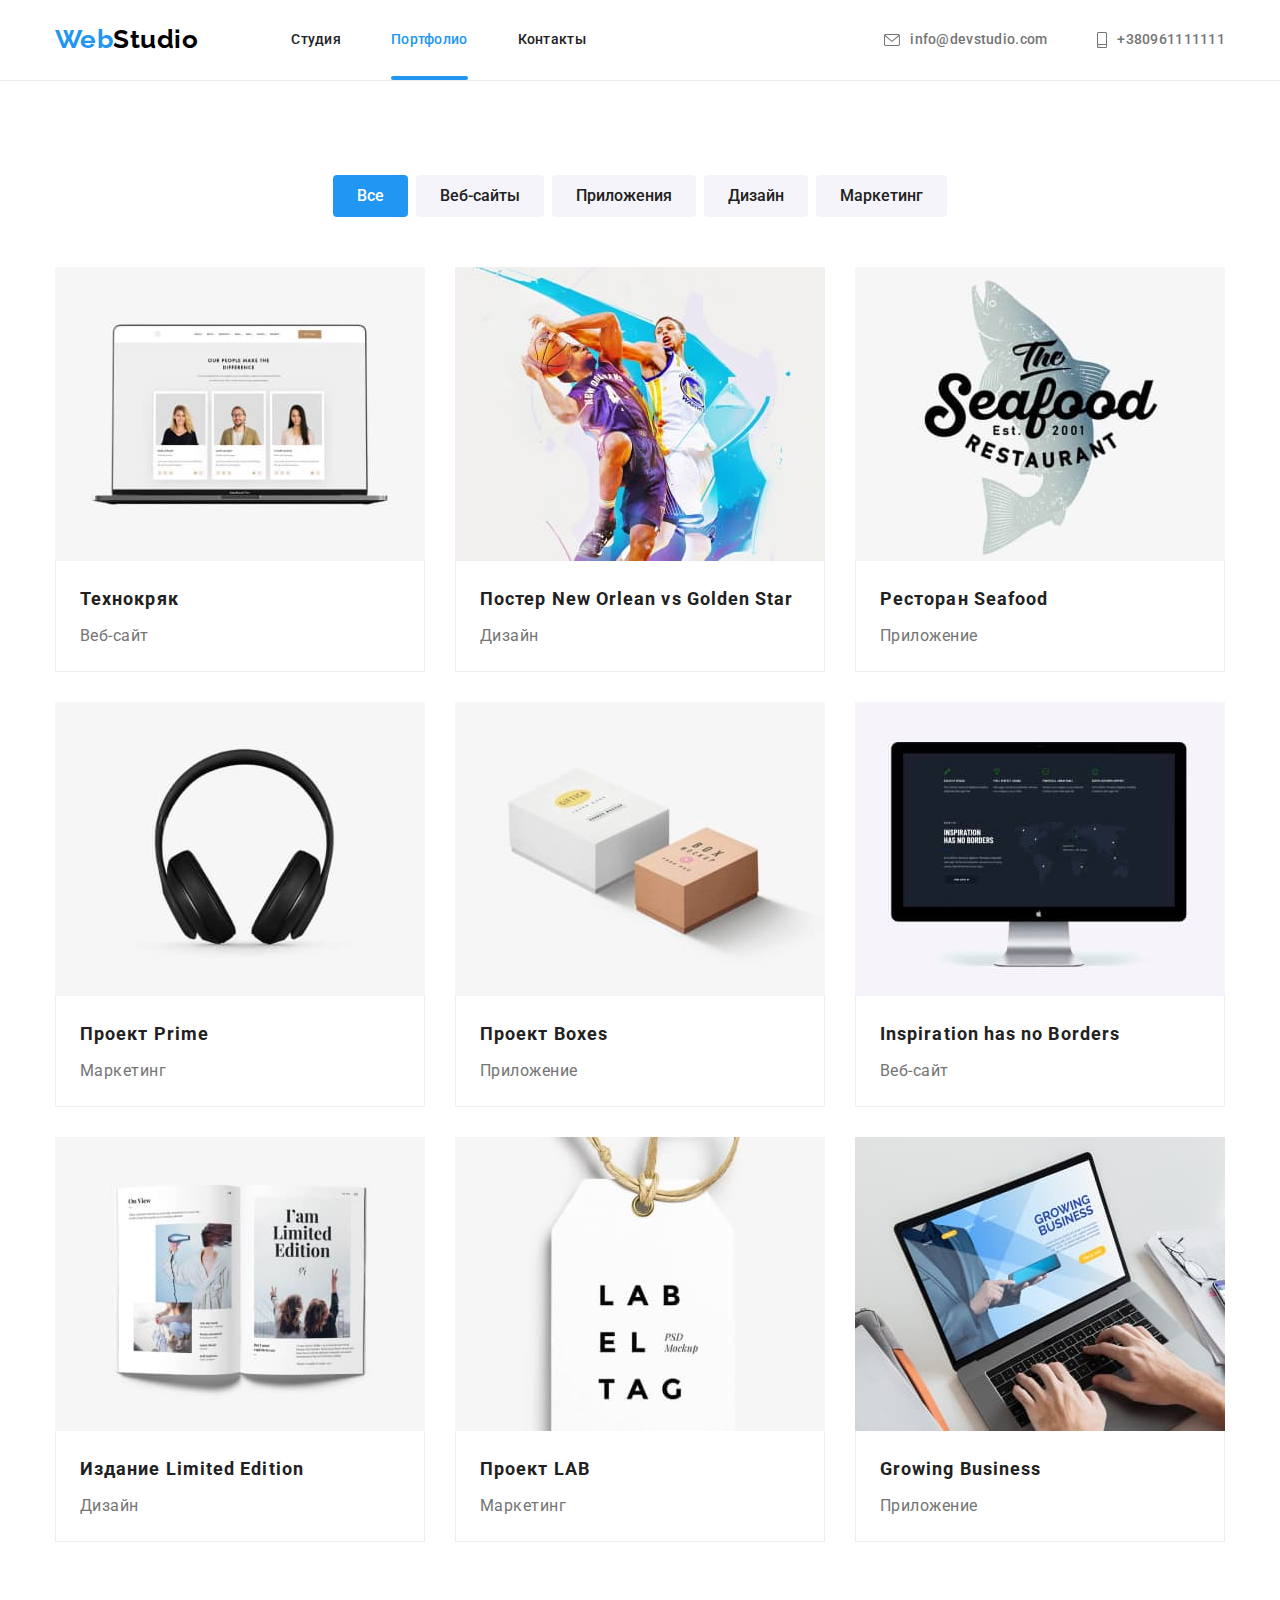
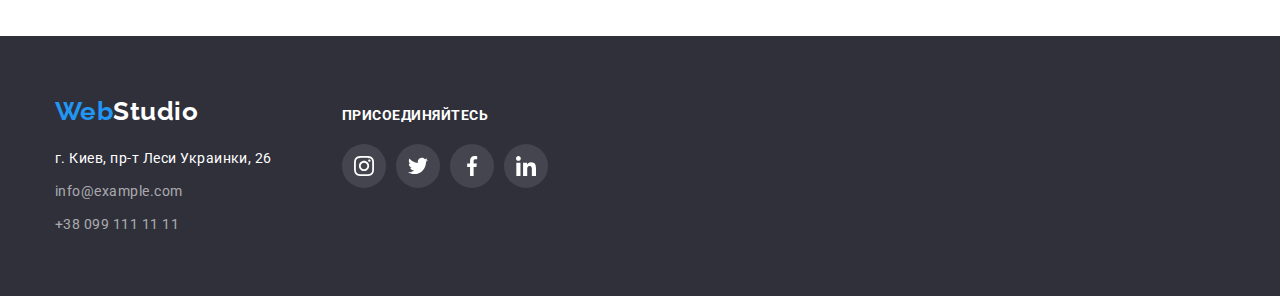
==== portfolio.html @ 464599a5 "Create hw-6" ====
<!DOCTYPE html>
<html lang="en">
<head>
    <meta charset="UTF-8">
    <meta http-equiv="X-UA-Compatible" content="IE=edge">
    <meta name="viewport" content="width=device-width, initial-scale=1.0">
    <title>Портфолио</title>
    <link rel="preconnect" href="https://fonts.googleapis.com">
    <link rel="preconnect" href="https://fonts.gstatic.com" crossorigin>
    <link href="https://fonts.googleapis.com/css2?family=Raleway:wght@700&family=Roboto:wght@400;500;700;900&display=swap"
        rel="stylesheet">
    <link rel="stylesheet" href="https://cdnjs.cloudflare.com/ajax/libs/modern-normalize/1.1.0/modern-normalize.min.css">
    <link rel="stylesheet" href="./css/style.css">
</head>
<body>
    <!-- Header section -->
    <header class="page-header border">
        <div class="container page-nav">
            <nav class="main-nav">
                <a href="/" class="logo" lang="en"> Web<span class="logo-dark">Studio</span></a>
                <ul class="site-nav list">
                    <li class="site-nav-item"><a href="./index.html" class="nav-link">Студия</a></li>
                    <li class="site-nav-item"><a href="./portfolio.html" class="nav-link  current">Портфолио</a></li>
                    <li class="site-nav-item"><a href="" class="nav-link">Контакты</a></li>
    
                </ul>
            </nav>
    
            <ul class="auth-nav list">
                <li class="auth-item"><a href="mailto:info@devstudio.com" class="auth-link">
                        <svg class="nav-icon" width="16" height="12">
                            <use href="./images/icons.svg#icon-envelope"></use>
                        </svg>
                        info@devstudio.com</a></li>
                <li class="auth-item"><a href="tel:+380961111111" class="auth-link">
                        <svg class="nav-icon" width="10" height="16">
                            <use href="./images/icons.svg#icon-smartphone"></use>
                        </svg>
                        +380961111111</a></li>
            </ul>
        </div>
    </header>
    <!-- Main section -->
    <main>
        <section class="section">
            <div class="container">
                <h1 class="visually-hidden">Наши проекты</h1>
                <!-- Фильтр -->
                <ul class="filter">
                    <li class="filter-item"><button class="filter-btn current" type="button">Все</button></li>
                    <li class="filter-item"><button class="filter-btn" type="button">Веб-сайты</button></li>
                    <li class="filter-item"><button class="filter-btn" type="button">Приложения</button></li>
                    <li class="filter-item"><button class="filter-btn" type="button">Дизайн</button></li>
                    <li class="filter-item"><button class="filter-btn" type="button">Маркетинг</button></li>
                </ul>
                <!-- Блок проектов -->
                <ul class="project-section">
                    <li class="project-list">
                        <a href="" class="project-item">
                            
                            <div class="project-thumb">
                                <img src="./images/p1.jpg" alt="Экран ноутбука" width="370">
                                <div class="project-overlay">
                                    <p>Технокряк это современная площадка распространения коронавируса. Компании используют эту платформу для цифрового
                                    шпионажа и атак на защищённые сервера конкурентов.</p>
                                </div>
                            </div>
                            <div class="project-box">
                                <h2 class="project-title">Технокряк</h2>
                                <p class="project-text">Веб-сайт</p>
                            </div>
                        </a>
                    </li>
                    <li class="project-list">
                        <a href="" class="project-item">
                            
                            <div class="project-thumb">
                                <img src="./images/p2.jpg" alt="Баскетболисты" width="370">
                                <div class="project-overlay">
                                    <p>Технокряк это современная площадка распространения коронавируса. Компании используют эту платформу для цифрового
                                    шпионажа и атак на защищённые сервера конкурентов.</p>
                                </div>
                            </div>
                            <div class="project-box">
                                <h2 class="project-title">Постер <span lang="en" >New Orlean vs Golden Star</span></h2>
                                <p class="project-text">Дизайн</p>
                            </div>
                        </a>
                    </li>
                    <li class="project-list">
                        <a href="" class="project-item">
                            <div class="project-thumb">
                                <img src="./images/p3.jpg" alt="Логотип рыбного ресторана" width="370">
                                <div class="project-overlay">
                                    <p>Технокряк это современная площадка распространения коронавируса. Компании используют эту платформу для цифрового
                                        шпионажа и атак на защищённые сервера конкурентов.</p>
                                </div>
                            </div>
                            <div class="project-box">
                                <h2 class="project-title">Ресторан <span lang="en">Seafood</span></h2>
                                <p class="project-text">Приложение</p>
                            </div>
                        </a>
                    </li>
                    <li class="project-list">
                        <a href="" class="project-item">
                            <div class="project-thumb">
                                <img src="./images/p4.jpg" alt="Наушники" width="370">
                                <div class="project-overlay">
                                    <p>Технокряк это современная площадка распространения коронавируса. Компании используют эту платформу для цифрового
                                    шпионажа и атак на защищённые сервера конкурентов.</p>
                                </div>
                            </div>
                            <div class="project-box">
                                <h2 class="project-title">Проект <span lang="en">Prime</span></h2>
                                <p class="project-text">Маркетинг</p>
                            </div>
                        </a>
                    </li>
                    <li class="project-list">
                        <a href="" class="project-item">
                            <div class="project-thumb">
                                <img src="./images/p5.jpg" alt="Две коробки" width="370">
                                <div class="project-overlay">
                                    <p>Технокряк это современная площадка распространения коронавируса. Компании используют эту платформу для цифрового
                                        шпионажа и атак на защищённые сервера конкурентов.</p>
                                </div>
                            </div>
                            <div class="project-box">
                                <h2 class="project-title">Проект <span lang="en">Boxes</span></h2>
                                <p class="project-text">Приложение</p>
                            </div>
                        </a>
                    </li>
                    <li class="project-list">
                        <a href="" class="project-item">
                            <div class="project-thumb">
                                <img src="./images/p6.jpg" alt="Экран iMac" width="370">
                                <div class="project-overlay">
                                    <p>Технокряк это современная площадка распространения коронавируса. Компании используют эту платформу для цифрового
                                    шпионажа и атак на защищённые сервера конкурентов.</p>
                                </div>
                            </div>
                            <div class="project-box">
                                <h2 class="project-title" lang="en">Inspiration has no Borders</h2>
                                <p class="project-text">Веб-сайт</p>
                            </div>
                        </a>
                    </li>
                    <li class="project-list">
                        <a href="" class="project-item">
                            <div class="project-thumb">
                                <img src="./images/p7.jpg" alt="Открытая книга" width="370">
                                <div class="project-overlay">
                                    <p>Технокряк это современная площадка распространения коронавируса. Компании используют эту платформу для цифрового
                                        шпионажа и атак на защищённые сервера конкурентов.</p>
                                </div>
                            </div>
                            <div class="project-box">
                                <h2 class="project-title">Издание <span lang="en">Limited Edition</span></h2>
                                <p class="project-text">Дизайн</p>
                            </div>
                        </a>
                    </li>
                    <li class="project-list">
                        <a href="" class="project-item">
                            <div class="project-thumb">
                                <img src="./images/p8.jpg" alt="Бирка от одежды" width="370">
                                <div class="project-overlay">
                                    <p>Технокряк это современная площадка распространения коронавируса. Компании используют эту платформу для цифрового
                                        шпионажа и атак на защищённые сервера конкурентов.</p>
                                </div>
                            </div>
                            <div class="project-box">
                                <h2 class="project-title">Проект <span lang="en">LAB</span></h2>
                                <p class="project-text">Маркетинг</p>
                            </div>
                        </a>
                    </li>
                    <li class="project-list">
                        <a href="" class="project-item">
                            <div class="project-thumb">
                                <img src="./images/p9.jpg" alt="Человек печатает на ноутбуке" width="370">
                                <div class="project-overlay">
                                    <p>Технокряк это современная площадка распространения коронавируса. Компании используют эту платформу для цифрового
                                        шпионажа и атак на защищённые сервера конкурентов.</p>
                                </div>
                            </div>
                            <div class="project-box">
                                <h2 class="project-title" lang="en">Growing Business</h2>
                                <p class="project-text">Приложение</p>
                            </div>
                        </a>
                    </li>
                </ul>
            </div>
        </section>
    </main>
    <!-- Footer section -->
    <footer class="footer-page">
        <div class="container footer-items">
            <div class="footer-adress">
                <a href="/" class="logo footer-logo" lang="en"> Web<span class="logo-light">Studio</span></a>
                <address class="address">
                    <ul>
                        <li class="address-item"><a href="https://goo.gl/maps/YRbQZVah7VMLd3e68" target="_blank"
                                rel="noreferrer noopener" class="footer-contacts footer-maps">г. Киев, пр-т Леси Украинки,
                                26</a></li>
                        <li class="address-item"><a href="mailto:info@devstudio.com"
                                class="footer-contacts">info@example.com</a></li>
                        <li class="address-item"><a href="tel:+380961111111" class="footer-contacts">+38 099 111 11 11</a>
                        </li>
                    </ul>
                </address>
            </div>
            <div class="footer-social">
                <h2 class="footer-social-title">Присоединяйтесь</h2>
                <ul class="footer-social-items">
                    <li class="footer-social-list">
                        <a href="" target="_blank" class="footer-social-link">
                            <svg class="footer-social-icon" width="20px" height="20px">
                                <use href="images/icons.svg#icon-instagram"></use>
                            </svg>
                        </a>
                    </li>
                    <li class="footer-social-list">
                        <a href="" target="_blank" class="footer-social-link">
                            <svg class="footer-social-icon" width="20" height="20">
                                <use href="./images/icons.svg#icon-twitter"></use>
                            </svg>
                        </a>
                    </li>
                    <li class="footer-social-list">
                        <a href="" target="_blank" class="footer-social-link">
                            <svg class="footer-social-icon" width="20" height="20">
                                <use href="./images/icons.svg#icon-facebook"></use>
                            </svg>
                        </a>
                    </li>
                    <li class="footer-social-list">
                        <a href="" target="_blank" class="footer-social-link">
                            <svg class="footer-social-icon" width="20" height="20">
                                <use href="./images/icons.svg#icon-linkedin"></use>
                            </svg>
                        </a>
                    </li>
                </ul>
            </div>
        </div>
    </footer>
</body>
</html>
---- css/style.css ----
:root {
  --primary-text-color: #212121;
  --secodary-text-color: #757575;
  --accent-color: #2196f3;
  --secondary-bcg-color: #2f303a;
  --white-text-color: #ffffff;
  --primary-bcg-button: #f5f4fa;
  --button-hero-hover-color: #188ce8;
  --footer-adress-link-color: rgba(255, 255, 255, 0.6);
  --border-primary-color: #eeeeee;
  --border-secondary-color: #ececec;
  --primary-icon-color: #afb1b8;
  --timing-function: cubic-bezier(0.4, 0, 0.2, 1);
}

body {
  color: var(--primary-text-color);

  font-family: Roboto, sans-serif;
  letter-spacing: 0.03em;
}
p,
h1,
h2,
h3,
h4,
h5 {
  margin: 0;
}
img {
  display: block;
  max-width: 100%;
  height: auto;
}

ul {
  padding: 0;
  margin: 0;

  list-style: none;
}
.container {
  width: 1200px;
  padding-left: 15px;
  padding-right: 15px;
  margin: 0 auto;
}
.section {
  padding-top: 94px;
  padding-bottom: 94px;
}
.visually-hidden {
  position: absolute;
  white-space: nowrap;
  width: 1px;
  height: 1px;
  overflow: hidden;
  border: 0;
  padding: 0;
  clip: rect(0 0 0 0);
  clip-path: inset(50%);
  margin: -1px;
}
/* Header */
.page-header.border {
  border-bottom: 1px solid var(--border-secondary-color);
}
.page-nav {
  display: flex;
  align-items: center;
}
/* Logo */
.logo {
  padding-top: 24px;
  padding-bottom: 25px;
  text-decoration: none;
  color: var(--accent-color);

  font-family: Raleway, sans-serif;
  font-weight: 700;
  font-size: 26px;
  line-height: 1.19;
}
.logo.footer-logo {
  padding-top: 0;
  padding-bottom: 0;
  margin-bottom: 10px;
}
.logo-dark {
  color: #000;
}
.logo-light {
  color: var(--white-text-color);
}
/* site-nav */
.main-nav {
  display: flex;
}
.site-nav {
  display: flex;
  margin-left: 93px;
}
.site-nav-item:not(:last-child) {
  margin-right: 50px;
}

.nav-icon {
  fill: currentColor;
  margin-right: 10px;
}

.phone-icon {
  width: 10px;
  height: 16px;
  margin-right: 10px;
}
.nav-link {
  position: relative;
  padding-top: 32px;
  padding-bottom: 32px;
  display: block;

  text-decoration: none;
  color: var(--primary-text-color);
  font-weight: 500;
  font-size: 14px;
  line-height: 1.14;
  letter-spacing: 0.02em;

  transition: color 250ms var(--timing-function);
}
.nav-link.current::after {
  content: '';
  position: absolute;
  bottom: 0;
  left: 0;

  display: block;
  width: 100%;
  height: 4px;
  border-radius: 2px;
  background-color: var(--accent-color);
}
.nav-link:hover,
.nav-link:focus,
.nav-link.current {
  color: var(--accent-color);
}

/* auth-nav */
.auth-nav {
  display: flex;
  margin-left: auto;
}

.auth-item:not(:last-child) {
  margin-right: 50px;
}
.auth-link {
  display: flex;
  text-decoration: none;
  color: var(--secodary-text-color);
  font-weight: 500;
  font-size: 14px;
  line-height: 1.14;
  letter-spacing: 0.02em;
  align-items: center;

  transition: color 250ms var(--timing-function);
}
.auth-link:hover,
.auth-link:focus,
.footer-auth-link:hover,
.footer-auth-link:focus {
  color: var(--accent-color);
}

/* Hero */
.hero-section {
  max-width: 1600px;
  height: 600px;
  margin-left: auto;
  margin-right: auto;
  padding: 200px 0;
  background-color: var(--secondary-bcg-color);
  background-image: linear-gradient(to right, rgba(47, 48, 58, 0.4), rgba(47, 48, 58, 0.4)),
    url('../images/Hero.jpg');
  background-repeat: no-repeat;
  background-position: center;
  background-size: cover;
  text-align: center;
}
.hero-title {
  margin-top: 0;
  margin-bottom: 30px;
  margin-left: auto;
  margin-right: auto;
  width: 696px;

  color: var(--white-text-color);
  font-weight: 900;
  font-size: 44px;
  line-height: 1.36;
  text-align: center;
  letter-spacing: 0.06em;
  text-transform: uppercase;
}
.hero-button {
  padding: 10px 32px;
  border: none;
  border-radius: 4px;

  color: var(--white-text-color);
  background-color: var(--accent-color);
  font-family: inherit;
  font-weight: 700;
  font-size: 16px;
  line-height: 1.87;
  align-items: center;
  text-align: center;
  letter-spacing: 0.06em;
  cursor: pointer;
  filter: drop-shadow(0px 4px 4px rgba(0, 0, 0, 0.25));

  transition: background-color 250ms var(--timing-function);
}
.hero-button:hover,
.hero-button:focus {
  background-color: var(--button-hero-hover-color);
}
.backdrop {
  position: fixed;
  top: 0;
  left: 0;
  width: 100%;
  height: 100%;
  background-color: rgba(0, 0, 0, 0.2);
}
.backdrop.is-hidden {
  opacity: 0;
  pointer-events: none;
  visibility: hidden;
  transition: visibility 0ms 250ms, opacity 250ms var(--timing-function);
}
.backdrop.is-hidden .modal {
  transform: translate(-50%, -50%) scale(0.7);
  opacity: 0;
}
.modal {
  position: absolute;
  top: 50%;
  left: 50%;
  transform: translate(-50%, -50%) scale(1);

  min-width: 528px;
  min-height: 581px;

  background: var(--white-text-color);
  box-shadow: 0px 1px 3px rgba(0, 0, 0, 0.12), 0px 1px 1px rgba(0, 0, 0, 0.14),
    0px 2px 1px rgba(0, 0, 0, 0.2);
  border-radius: 4px;

  opacity: 1;
  visibility: visible;
  transition: transform 250ms var(--timing-function), opacity 250ms var(--timing-function);
}
.modal-btn {
  position: absolute;
  top: 8px;
  right: 8px;

  display: flex;
  justify-content: center;
  align-items: center;

  padding: 0;
  width: 30px;
  height: 30px;
  background-color: #ffffff;
  border: 1px solid rgba(0, 0, 0, 0.1);
  border-radius: 50%;
  background-repeat: no-repeat;
  background-size: cover;
  background-position: center;
  cursor: pointer;
}
/* Works */
.works-list {
  display: flex;
  margin-left: -30px;
}
.works-item {
  flex-basis: calc(100% / 3 - 30px);
  margin-left: 30px;
}
.works-title {
  margin-top: 0;
  margin-bottom: 50px;

  font-weight: 700;
  font-size: 36px;
  line-height: 1.17;
  text-align: center;
}
.work-picture {
  position: relative;
  /* text-align: center; */
}
.work-block {
  display: flex;
  justify-content: center;
  align-items: center;
  position: absolute;
  left: 0;
  bottom: 0%;
  width: 100%;
  height: 70px;
  background-color: rgba(47, 48, 58, 0.8);
}
.work-block-title {
  font-weight: 700;
  font-size: 14px;
  line-height: 1.14;
  text-transform: uppercase;
  color: var(--white-text-color);
}
/* Team */
.team-section {
  background-color: var(--primary-bcg-button);
}
.team-list {
  display: flex;
  margin-left: -30px;
}
.team-item {
  flex-basis: calc(100% / 4 - 30px);
  margin-left: 30px;

  background-color: var(--white-text-color);
  box-shadow: 0px 1px 3px rgba(0, 0, 0, 0.12), 0px 1px 1px rgba(0, 0, 0, 0.14),
    0px 2px 1px rgba(0, 0, 0, 0.2);
  border-radius: 0px 0px 4px 4px;
}
.team-description {
  padding-top: 30px;
  padding-bottom: 30px;
}
/* Works */
.works-section {
  padding-top: 0;
}
.work-employe {
  margin-bottom: 10px;

  font-weight: 500;
  font-size: 16px;
  line-height: 1.19;
  text-align: center;
}
.work-desccription {
  margin-bottom: 16px;
  color: var(--secodary-text-color);
  font-size: 16px;
  line-height: 1.19;
  text-align: center;
}
/* Footer */
.footer-page {
  padding-top: 60px;
  padding-bottom: 60px;
  background-color: var(--secondary-bcg-color);
}
.footer-items {
  display: flex;
  align-items: baseline;
}
.footer-adress {
  margin-right: 70px;
}

.footer-social-title {
  margin-bottom: 20px;
  font-weight: 700;
  font-size: 14px;
  line-height: 1.14;
  text-transform: uppercase;
  color: var(--white-text-color);
}
.footer-social-items {
  display: flex;
}
.footer-social-link {
  display: flex;
  justify-content: center;
  align-items: center;
  width: 44px;
  height: 44px;
  border-radius: 50%;
  background-color: rgba(255, 255, 255, 0.1);
  color: var(--white-text-color);

  transition: background-color 250ms var(--timing-function);
}
.footer-social-icon {
  fill: currentColor;
}
.footer-social-link:hover,
.footer-social-link:focus {
  background-color: var(--accent-color);
}
.footer-contacts {
  text-decoration: none;
  color: var(--footer-adress-link-color);
  font-style: normal;
  font-size: 14px;
  line-height: 1.71;

  transition: color 250ms cubic-bezier(0.4, 0, 0.2, 1);
}
.footer-contacts:hover,
.footer-contacts:focus {
  color: var(--white-text-color);
}
.footer-maps {
  color: var(--white-text-color);
}
.address {
  margin-top: 20px;
  font-style: normal;
}
.address-item:not(:last-child) {
  margin-bottom: 9px;
}

/* Filter */
.filter {
  display: flex;
  justify-content: center;
  margin-bottom: 50px;
}
.filter-item:not(:last-child) {
  margin-right: 8px;
}
.filter-btn {
  padding: 6px 22px;
  border-color: transparent;
  border-radius: 4px;
  color: var(--primary-text-color);
  background-color: var(--primary-bcg-button);
  font-family: inherit;
  font-weight: 500;
  font-size: 16px;
  line-height: 1.63;
  cursor: pointer;

  transition: color 250ms cubic-bezier(0.4, 0, 0.2, 1),
    background-color 250ms cubic-bezier(0.4, 0, 0.2, 1),
    box-shadow 250ms cubic-bezier(0.4, 0, 0.2, 1);
}
.filter-btn:hover,
.filter-btn:focus {
  color: var(--white-text-color);
  background-color: var(--accent-color);
  box-shadow: 0px 3px 1px rgba(0, 0, 0, 0.1), 0px 1px 2px rgba(0, 0, 0, 0.08),
    0px 2px 2px rgba(0, 0, 0, 0.12);
}
.filter-btn.current {
  color: var(--white-text-color);
  background-color: var(--accent-color);
}
/* проекты */
.project-section {
  display: flex;
  flex-wrap: wrap;
  margin-top: -30px;
  margin-left: -30px;
}
.project-list {
  flex-basis: calc(100% / 3 - 30px);
  margin-top: 30px;
  margin-left: 30px;
}
.project-item {
  display: block;
  text-decoration: none;

  transition: box-shadow 250ms cubic-bezier(0.4, 0, 0.2, 1);
}
.project-item:hover,
.project-item:focus {
  box-shadow: 0px 1px 1px rgba(0, 0, 0, 0.12), 0px 4px 4px rgba(0, 0, 0, 0.06),
    1px 4px 6px rgba(0, 0, 0, 0.16);
}
.project-item:hover .project-overlay,
.project-item:focus .project-overlay {
  transform: translateY(0);
}
.project-box {
  padding: 20px 24px;
  border-right: 1px solid var(--border-primary-color);
  border-bottom: 1px solid var(--border-primary-color);
  border-left: 1px solid var(--border-primary-color);
}
.project-title {
  margin-bottom: 4px;
  color: var(--primary-text-color);

  font-weight: 700;
  font-size: 18px;
  line-height: 2;
  letter-spacing: 0.06em;
}
.project-text {
  color: var(--secodary-text-color);
  font-size: 16px;
  line-height: 1.87;
}
.project-thumb {
  position: relative;
  overflow: hidden;
}
.project-overlay {
  position: absolute;
  top: 0;
  left: 0;
  width: 100%;
  height: 100%;
  transform: translateY(100%);
  transition: transform 250ms cubic-bezier(0.4, 0, 0.2, 1);

  padding: 63px 24px;

  font-size: 18px;
  line-height: 1.56;

  color: var(--white-text-color);
  background-color: rgba(33, 150, 243, 0.9);
}
/* Benefits */
.benefits-list {
  display: flex;
  margin-left: -30px;
}
.benefits-item {
  flex-basis: calc(100% / 4 - 30px);
  margin-left: 30px;
}
.benefits-icon {
  display: flex;
  height: 120px;
  margin-bottom: 30px;
  background-color: var(--primary-bcg-button);
  border-radius: 4px;
  justify-content: center;
  align-items: center;
}
.benefits-symbol {
  width: 70px;
  height: 70px;
}
.benefits-title {
  margin-top: 0;
  margin-bottom: 10px;
  font-weight: 700;
  font-size: 14px;
  line-height: 1.14;
  text-transform: uppercase;
}
.benefits-description {
  margin-top: 0;
  margin-bottom: 0;
  color: var(--secodary-text-color);
  font-size: 14px;
  line-height: 1.71;
}
.social-items {
  display: flex;
  justify-content: center;
}
.social-list {
  width: 44px;
  height: 44px;
}
.social-list:not(:last-child),
.footer-social-list:not(:last-child) {
  margin-right: 10px;
}
.social-link {
  display: flex;
  justify-content: center;
  align-items: center;
  width: 44px;
  height: 44px;
  border-radius: 50%;
  color: var(--primary-icon-color);

  transition: color 250ms var(--timing-function), background-color 250ms var(--timing-function);
}
.social-icon {
  fill: currentColor;
}
.social-link:hover,
.social-link:focus {
  background-color: var(--accent-color);
  color: var(--white-text-color);
}
.partners {
  display: flex;
  justify-content: center;
}
.partners-list:not(:last-child) {
  margin-right: 30px;
}
.partners-link {
  display: flex;
  justify-content: center;
  align-items: center;
  width: 170px;
  height: 92px;
  border: 1px solid var(--primary-icon-color);
  border-radius: 4px;
  color: var(--primary-icon-color);

  transition: color 250ms var(--timing-function), border-color 250ms var(--timing-function);
}
.partners-icon {
  width: 106px;
  height: 60px;
  fill: currentColor;
}
.partners-link:hover,
.partners-link:focus {
  color: var(--accent-color);
  border-color: var(--accent-color);
}
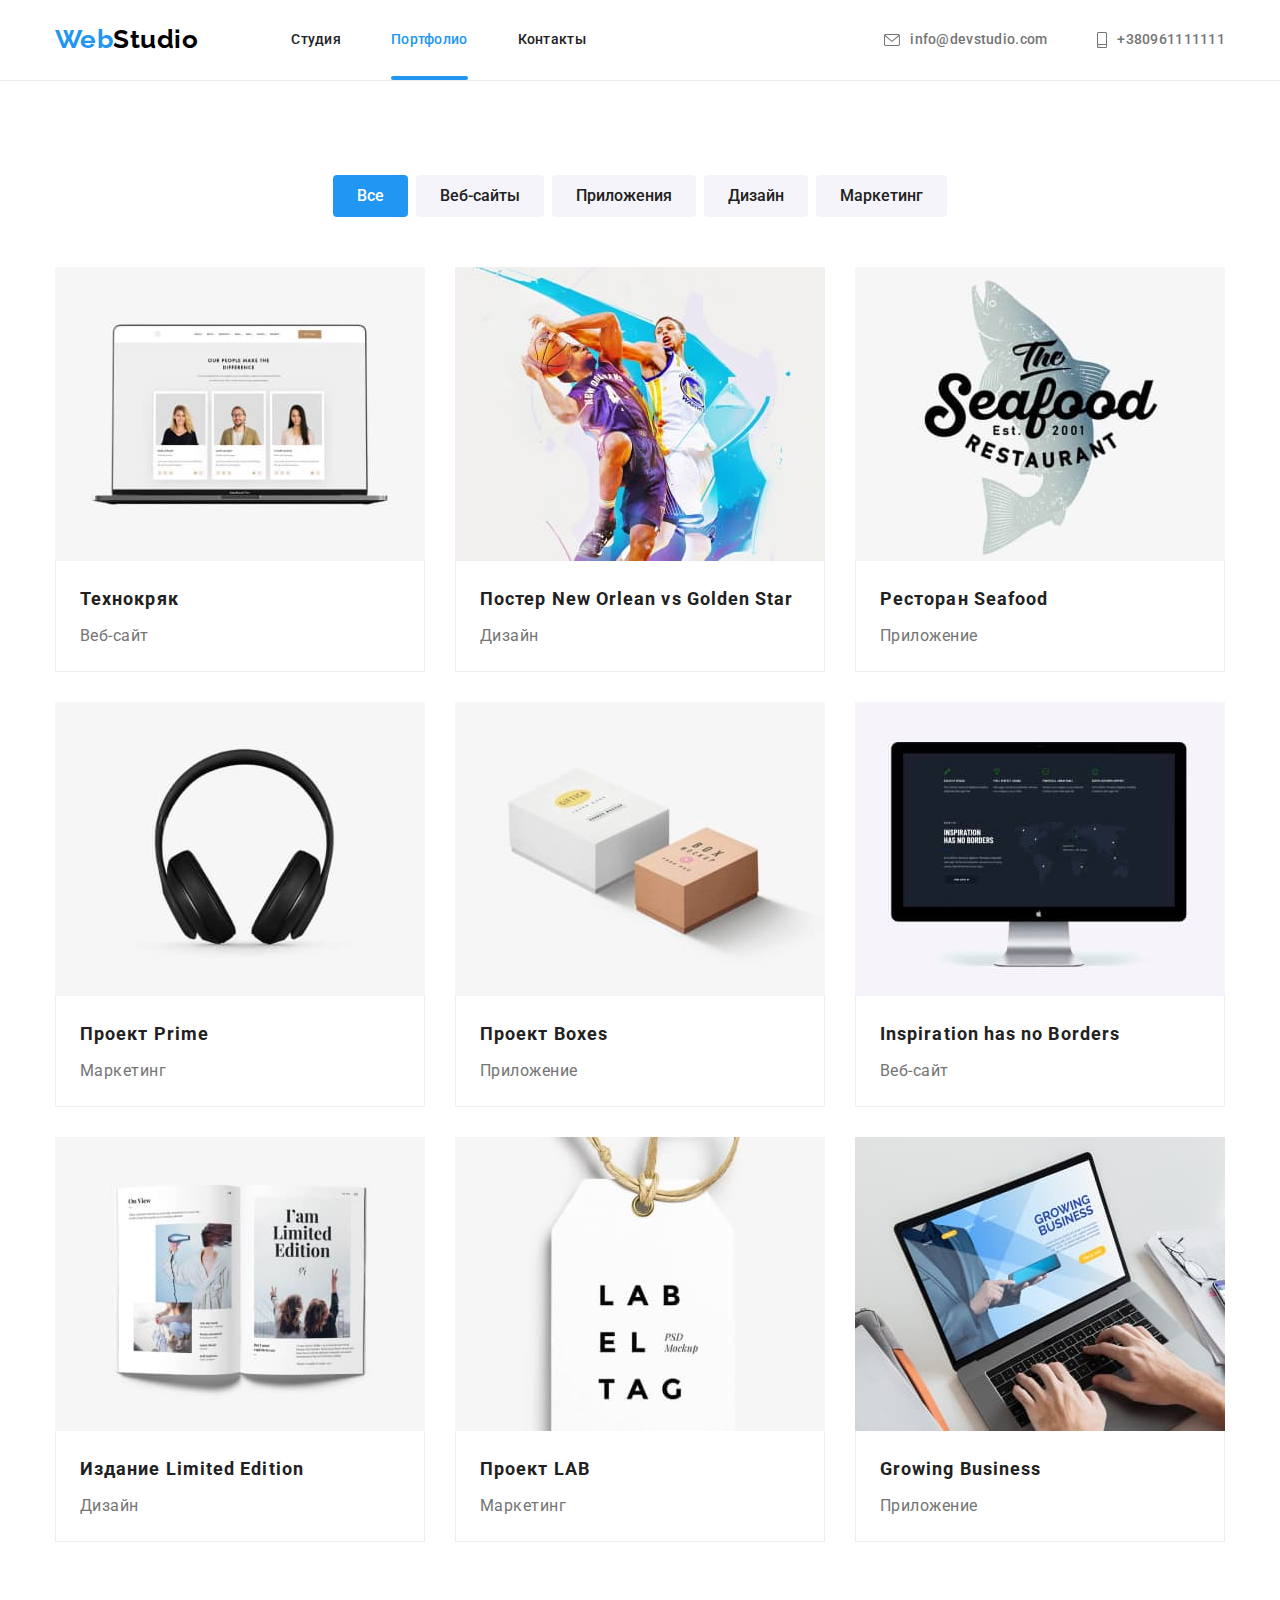
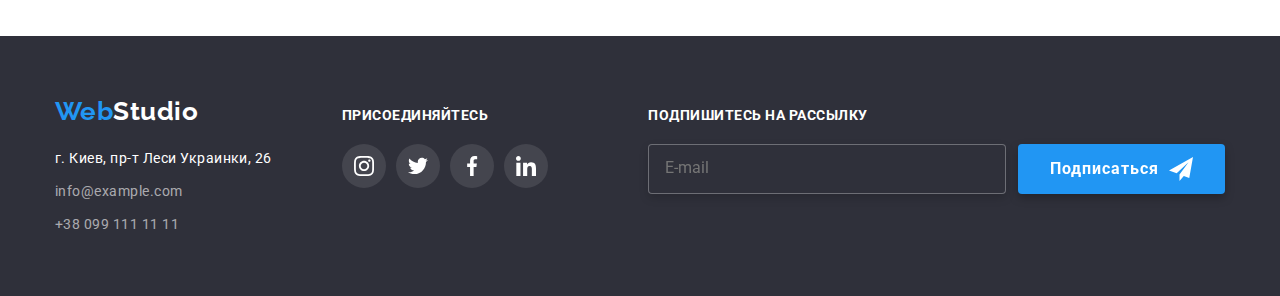
==== commit af04e0ab: "Add footer checkbox" ====
--- a/portfolio.html
+++ b/portfolio.html
@@ -246,6 +246,17 @@
                     </li>
                 </ul>
             </div>
+            <div class="footer-sign">
+                <h2 class="footer-social-title">Подпишитесь на рассылку</h2>
+                <form action="" class="footer-form">
+                    <input type="text" class="footer-form-input" name="email" placeholder="E-mail">
+                    <button type="submit" class="hero-button">Подписаться
+                        <svg class="footer-form-icon" width="24" height="24">
+                            <use href="./images/icons.svg#icon-icon-send-2"></use>
+                        </svg>
+                    </button>
+                </form>
+            </div>
         </div>
     </footer>
 </body>
--- a/css/style.css
+++ b/css/style.css
@@ -188,7 +188,11 @@
   background-repeat: no-repeat;
   background-position: center;
   background-size: cover;
-  text-align: center;
+  /* text-align: center; */
+  display: flex;
+  flex-direction: column;
+  justify-content: center;
+  align-items: center;
 }
 .hero-title {
   margin-top: 0;
@@ -206,6 +210,7 @@
   text-transform: uppercase;
 }
 .hero-button {
+  display: flex;
   padding: 10px 32px;
   border: none;
   border-radius: 4px;
@@ -228,6 +233,7 @@
 .hero-button:focus {
   background-color: var(--button-hero-hover-color);
 }
+/* Modal window */
 .backdrop {
   position: fixed;
   top: 0;
@@ -284,6 +290,117 @@
   background-position: center;
   cursor: pointer;
 }
+.modal-close-btn {
+  transition: fill 250ms var(--timing-function);
+}
+.modal-btn:hover .modal-close-btn {
+  fill: var(--accent-color);
+}
+.modal-send-button {
+  margin-left: auto;
+  margin-right: auto;
+}
+.registration-title {
+  margin-bottom: 12px;
+}
+.registration-form {
+  outline: 1px solid tomato;
+  padding: 40px;
+}
+.registration-field {
+  /* outline: 1px solid blue; */
+  display: flex;
+  flex-direction: column;
+  /* margin-bottom: 10px; */
+}
+.registration-field:not(:last-child) {
+  margin-bottom: 10px;
+}
+.registration-field-policy {
+  margin-top: 20px;
+  margin-bottom: 30px;
+}
+.registration-label {
+  display: flex;
+  flex-direction: column;
+  width: 100%;
+}
+.registration-input {
+  padding-left: 42px;
+  width: 100%;
+  height: 40px;
+  border: 1px solid rgba(33, 33, 33, 0.2);
+  border-radius: 4px;
+
+  transition: border-color 250ms var(--timing-function);
+}
+.registration-input-form {
+  position: relative;
+}
+.registration-input:focus {
+  border-color: var(--accent-color);
+}
+.registration-input:focus + .reg-icon {
+  fill: var(--accent-color);
+}
+.registration-comments {
+  padding: 12px 16px;
+  border: 1px solid rgba(33, 33, 33, 0.2);
+  border-radius: 4px;
+}
+.registration-label-title {
+  margin-bottom: 4px;
+  font-size: 12px;
+  line-height: 1.16;
+  letter-spacing: 0.01em;
+
+  color: var(--secodary-text-color);
+}
+.reg-icon {
+  position: absolute;
+  left: 12px;
+  top: 50%;
+  transform: translateY(-50%);
+  fill: var(--primary-text-color);
+
+  transition: fill 250ms var(--timing-function);
+}
+.policy-title {
+  display: flex;
+  justify-content: center;
+  align-items: center;
+  font-size: 14px;
+  line-height: 1.71;
+  color: var(--secodary-text-color);
+}
+.policy-check {
+  -webkit-appearance: none;
+  -moz-appearance: none;
+  appearance: none;
+}
+.policy-check:checked + .policy-icon {
+  background-color: var(--accent-color);
+  border-color: var(--accent-color);
+  background-image: url(../images/icon\ check.svg);
+  background-size: contain;
+  background-position: center;
+  background-origin: border-box;
+}
+.policy-icon {
+  margin-right: 7px;
+  /* width: 16px;
+  height: 15px; */
+  border: 1px solid var(--primary-text-color);
+  border-radius: 2px;
+  transition: background-color 250ms var(--timing-function),
+    border-color 250ms var(--timing-function);
+}
+.agreement-link {
+  font-size: 14px;
+  line-height: 1.71;
+  text-decoration-line: underline;
+  color: #2196f3;
+}
 /* Works */
 .works-list {
   display: flex;
@@ -430,6 +547,34 @@
 }
 .address-item:not(:last-child) {
   margin-bottom: 9px;
+}
+
+.footer-form {
+  display: flex;
+}
+.footer-form-icon {
+  margin-left: 10px;
+}
+.footer-form-input {
+  margin-right: 12px;
+  min-width: 358px;
+  padding-left: 16px;
+  border: 1px solid rgba(255, 255, 255, 0.3);
+  filter: drop-shadow(0px 4px 4px rgba(0, 0, 0, 0.15));
+  border-radius: 4px;
+  background-color: var(--secondary-bcg-color);
+  color: var(--white-text-color);
+}
+.footer-form-input::placeholder {
+  color: rgba(255, 255, 255, 0, 6);
+  /* padding-left: 16px; */
+  font-size: 16px;
+  line-height: 1.25;
+  display: flex;
+  align-items: center;
+}
+.footer-sign {
+  margin-left: auto;
 }
 
 /* Filter */
